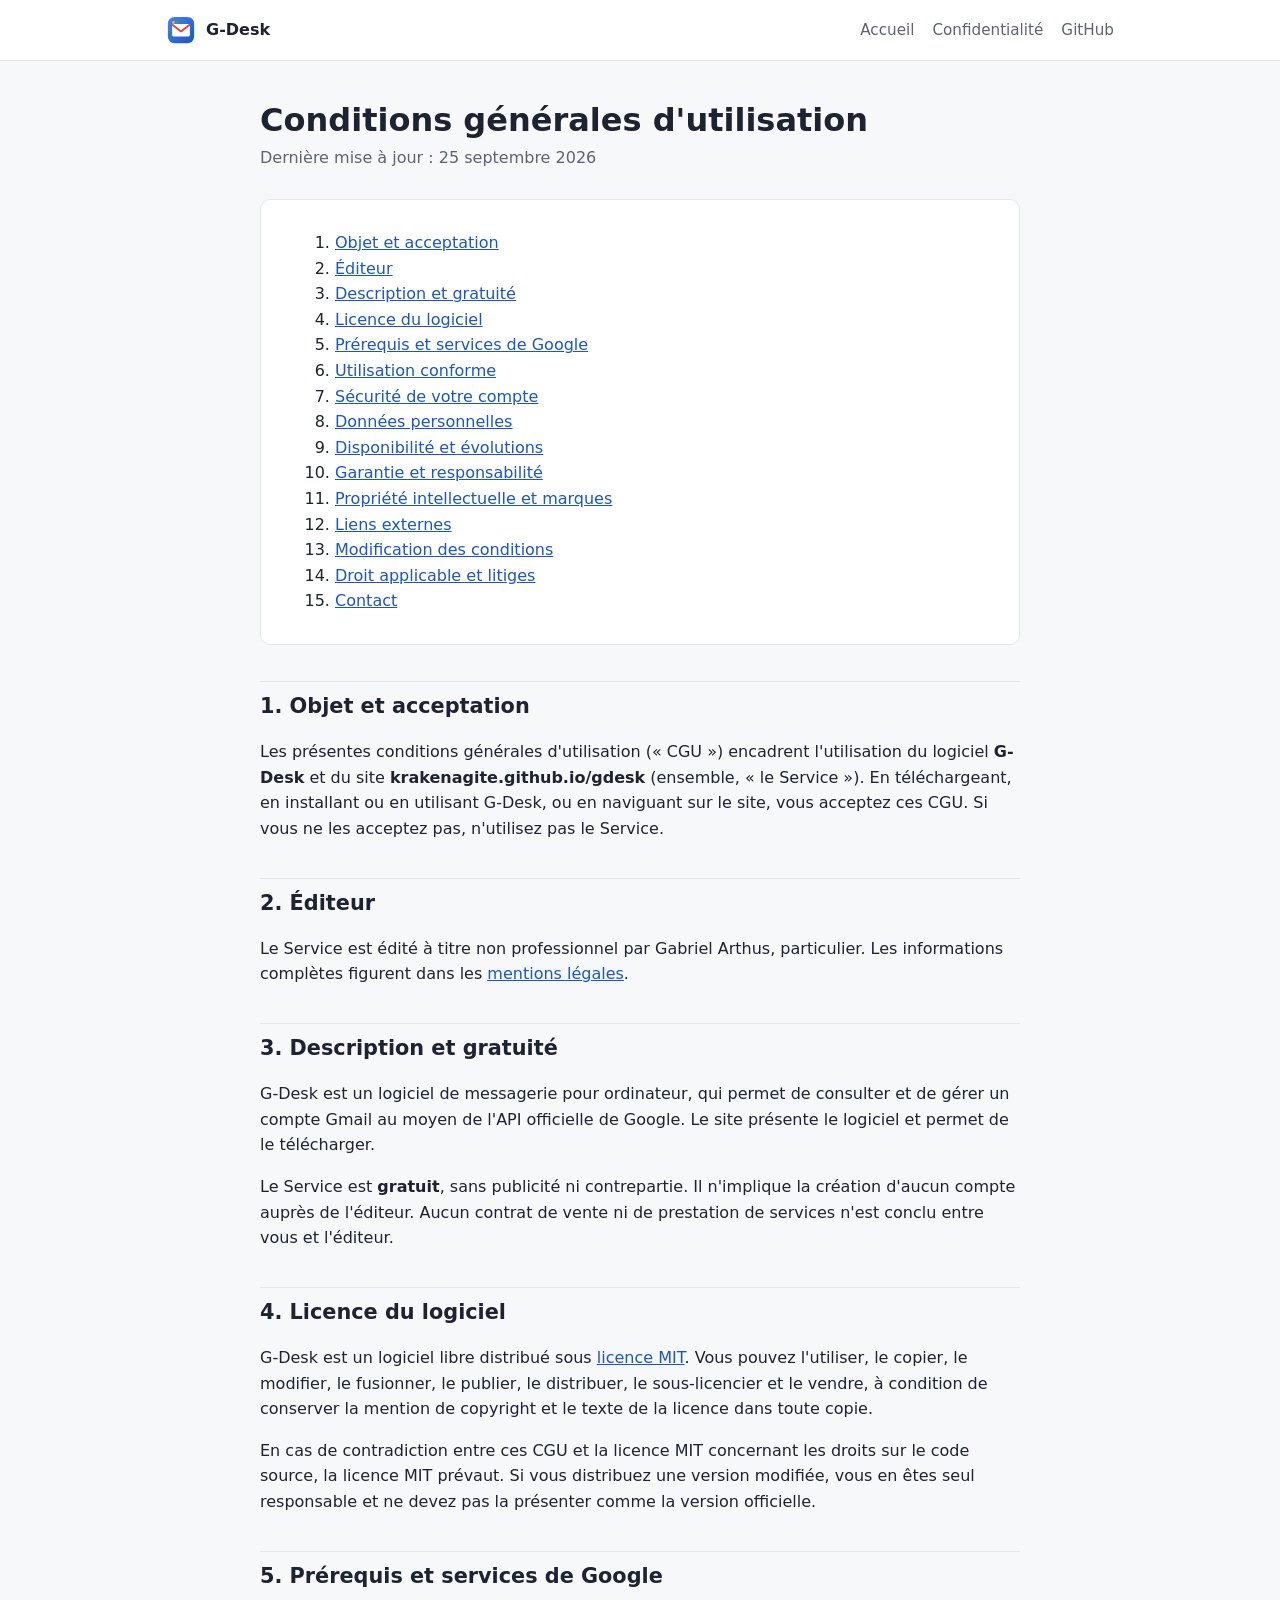
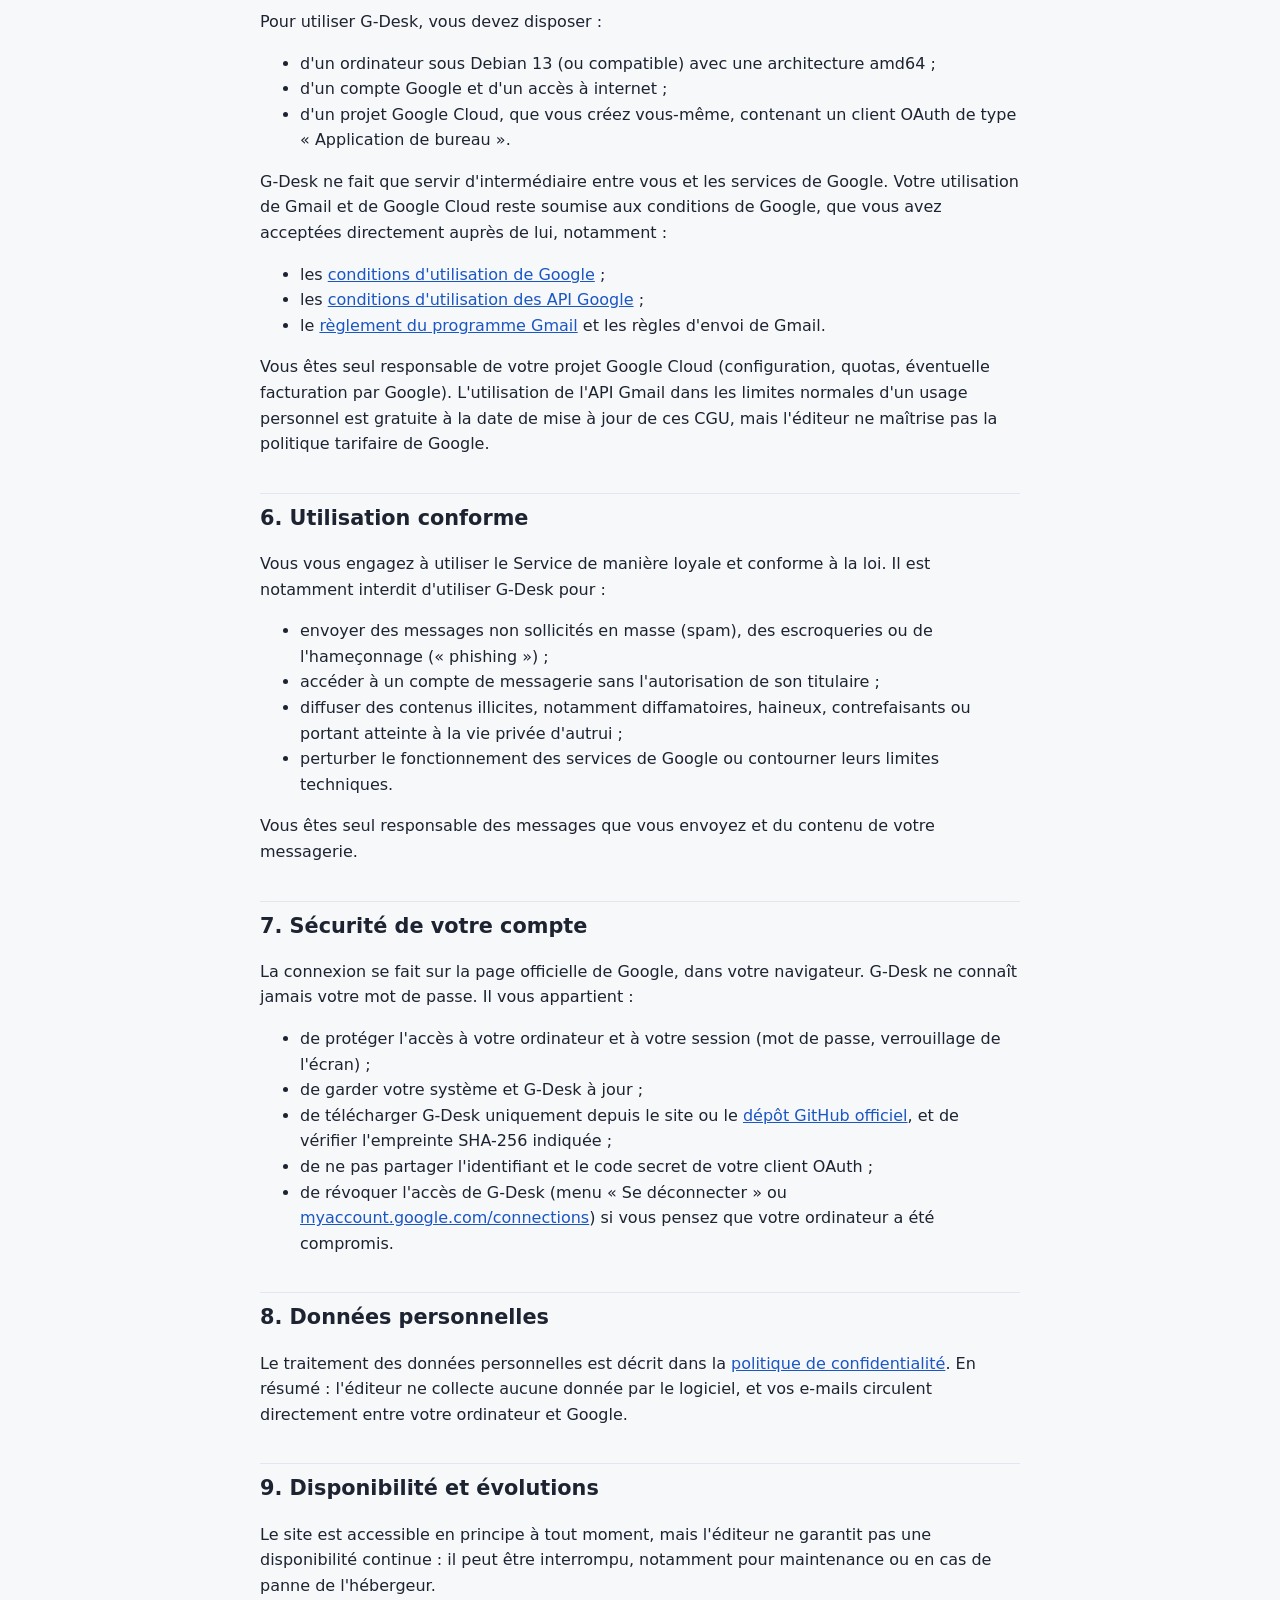
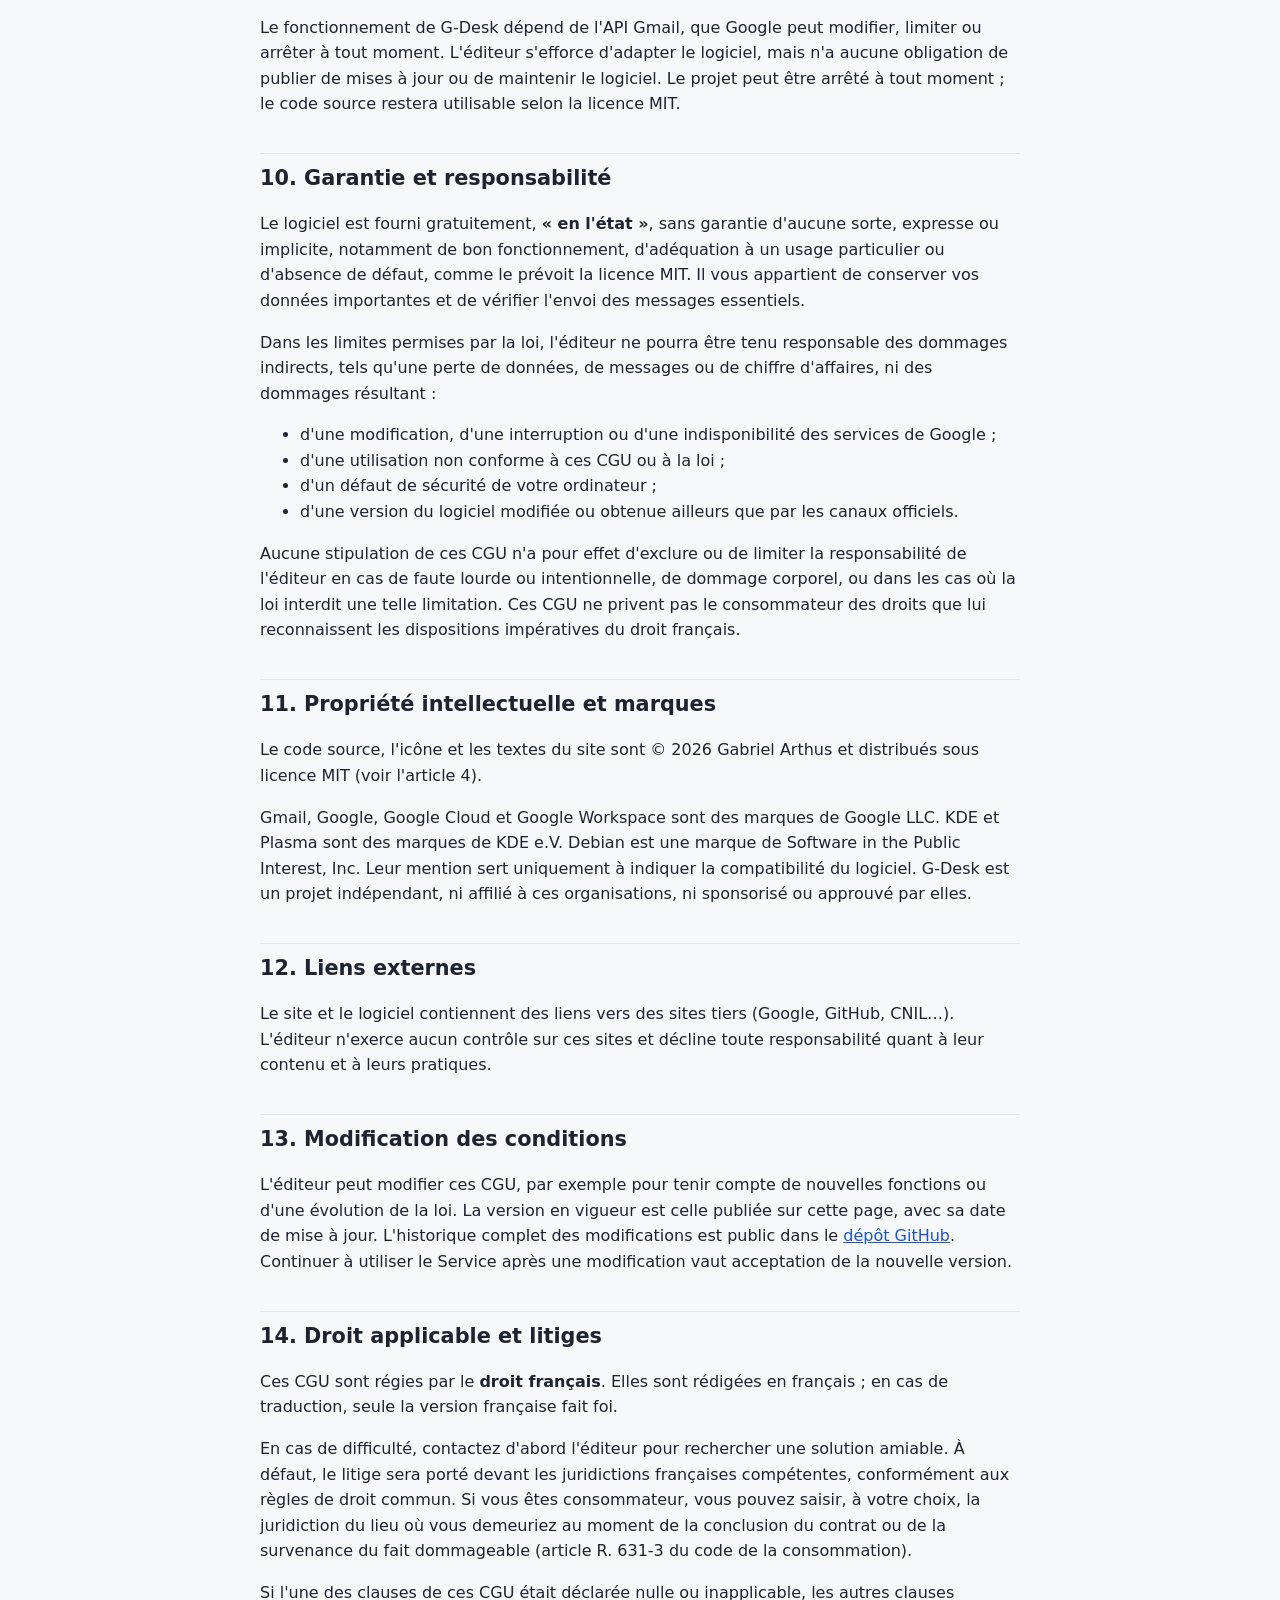
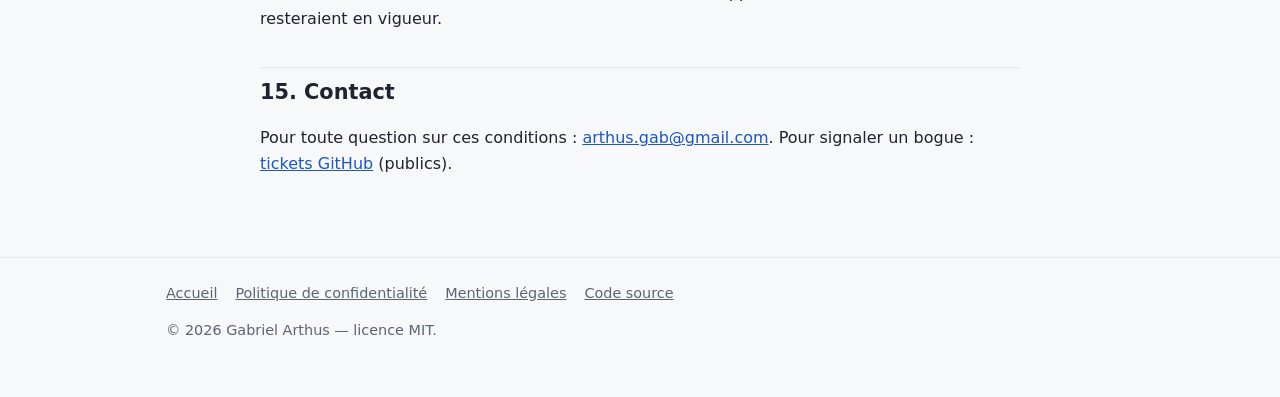
==== docs/conditions-utilisation.html @ 15bcb8aa "Ajout des conditions générales d'utilisation Nouvelle page docs/conditions-utilisation.html (droit f" ====
<!DOCTYPE html>
<html lang="fr">
<head>
  <meta charset="utf-8">
  <meta name="viewport" content="width=device-width, initial-scale=1">
  <title>Conditions d'utilisation — G-Desk</title>
  <meta name="description" content="Conditions générales d'utilisation du logiciel G-Desk et de son site web.">
  <link rel="icon" href="gdesk.svg" type="image/svg+xml">
  <link rel="stylesheet" href="style.css">
</head>
<body>
  <header class="site-header">
    <div class="wrap">
      <a class="brand" href="./"><img src="gdesk.svg" alt="">G-Desk</a>
      <nav>
        <a href="./">Accueil</a>
        <a href="confidentialite.html">Confidentialité</a>
        <a class="hide-sm" href="https://github.com/KrakenAgite/gdesk">GitHub</a>
      </nav>
    </div>
  </header>

  <main class="wrap legal">
    <h1>Conditions générales d'utilisation</h1>
    <p class="updated">Dernière mise à jour : 25 septembre 2026</p>

    <nav class="toc" aria-label="Sommaire">
      <ol>
        <li><a href="#objet">Objet et acceptation</a></li>
        <li><a href="#editeur">Éditeur</a></li>
        <li><a href="#description">Description et gratuité</a></li>
        <li><a href="#licence">Licence du logiciel</a></li>
        <li><a href="#prerequis">Prérequis et services de Google</a></li>
        <li><a href="#usage">Utilisation conforme</a></li>
        <li><a href="#securite">Sécurité de votre compte</a></li>
        <li><a href="#donnees">Données personnelles</a></li>
        <li><a href="#disponibilite">Disponibilité et évolutions</a></li>
        <li><a href="#responsabilite">Garantie et responsabilité</a></li>
        <li><a href="#propriete">Propriété intellectuelle et marques</a></li>
        <li><a href="#liens">Liens externes</a></li>
        <li><a href="#modification">Modification des conditions</a></li>
        <li><a href="#droit">Droit applicable et litiges</a></li>
        <li><a href="#contact">Contact</a></li>
      </ol>
    </nav>

    <h2 id="objet">1. Objet et acceptation</h2>
    <p>Les présentes conditions générales d'utilisation (« CGU ») encadrent l'utilisation du logiciel <strong>G-Desk</strong>
      et du site <strong>krakenagite.github.io/gdesk</strong> (ensemble, « le Service »). En téléchargeant, en installant
      ou en utilisant G-Desk, ou en naviguant sur le site, vous acceptez ces CGU. Si vous ne les acceptez pas, n'utilisez
      pas le Service.</p>

    <h2 id="editeur">2. Éditeur</h2>
    <p>Le Service est édité à titre non professionnel par Gabriel Arthus, particulier. Les informations complètes
      figurent dans les <a href="mentions-legales.html">mentions légales</a>.</p>

    <h2 id="description">3. Description et gratuité</h2>
    <p>G-Desk est un logiciel de messagerie pour ordinateur, qui permet de consulter et de gérer un compte Gmail au moyen
      de l'API officielle de Google. Le site présente le logiciel et permet de le télécharger.</p>
    <p>Le Service est <strong>gratuit</strong>, sans publicité ni contrepartie. Il n'implique la création d'aucun compte
      auprès de l'éditeur. Aucun contrat de vente ni de prestation de services n'est conclu entre vous et l'éditeur.</p>

    <h2 id="licence">4. Licence du logiciel</h2>
    <p>G-Desk est un logiciel libre distribué sous <a href="https://github.com/KrakenAgite/gdesk/blob/main/LICENSE">licence
      MIT</a>. Vous pouvez l'utiliser, le copier, le modifier, le fusionner, le publier, le distribuer, le sous-licencier
      et le vendre, à condition de conserver la mention de copyright et le texte de la licence dans toute copie.</p>
    <p>En cas de contradiction entre ces CGU et la licence MIT concernant les droits sur le code source, la licence
      MIT prévaut. Si vous distribuez une version modifiée, vous en êtes seul responsable et ne devez pas la présenter
      comme la version officielle.</p>

    <h2 id="prerequis">5. Prérequis et services de Google</h2>
    <p>Pour utiliser G-Desk, vous devez disposer :</p>
    <ul>
      <li>d'un ordinateur sous Debian 13 (ou compatible) avec une architecture amd64 ;</li>
      <li>d'un compte Google et d'un accès à internet ;</li>
      <li>d'un projet Google Cloud, que vous créez vous-même, contenant un client OAuth de type « Application de bureau ».</li>
    </ul>
    <p>G-Desk ne fait que servir d'intermédiaire entre vous et les services de Google. Votre utilisation de Gmail et de
      Google Cloud reste soumise aux conditions de Google, que vous avez acceptées directement auprès de lui, notamment :</p>
    <ul>
      <li>les <a href="https://policies.google.com/terms?hl=fr">conditions d'utilisation de Google</a> ;</li>
      <li>les <a href="https://developers.google.com/terms?hl=fr">conditions d'utilisation des API Google</a> ;</li>
      <li>le <a href="https://support.google.com/mail/answer/81126?hl=fr">règlement du programme Gmail</a> et les
        règles d'envoi de Gmail.</li>
    </ul>
    <p>Vous êtes seul responsable de votre projet Google Cloud (configuration, quotas, éventuelle facturation par Google).
      L'utilisation de l'API Gmail dans les limites normales d'un usage personnel est gratuite à la date de mise à jour
      de ces CGU, mais l'éditeur ne maîtrise pas la politique tarifaire de Google.</p>

    <h2 id="usage">6. Utilisation conforme</h2>
    <p>Vous vous engagez à utiliser le Service de manière loyale et conforme à la loi. Il est notamment interdit
      d'utiliser G-Desk pour :</p>
    <ul>
      <li>envoyer des messages non sollicités en masse (spam), des escroqueries ou de l'hameçonnage (« phishing ») ;</li>
      <li>accéder à un compte de messagerie sans l'autorisation de son titulaire ;</li>
      <li>diffuser des contenus illicites, notamment diffamatoires, haineux, contrefaisants ou portant atteinte à la vie
        privée d'autrui ;</li>
      <li>perturber le fonctionnement des services de Google ou contourner leurs limites techniques.</li>
    </ul>
    <p>Vous êtes seul responsable des messages que vous envoyez et du contenu de votre messagerie.</p>

    <h2 id="securite">7. Sécurité de votre compte</h2>
    <p>La connexion se fait sur la page officielle de Google, dans votre navigateur. G-Desk ne connaît jamais votre mot
      de passe. Il vous appartient :</p>
    <ul>
      <li>de protéger l'accès à votre ordinateur et à votre session (mot de passe, verrouillage de l'écran) ;</li>
      <li>de garder votre système et G-Desk à jour ;</li>
      <li>de télécharger G-Desk uniquement depuis le site ou le <a href="https://github.com/KrakenAgite/gdesk/releases">dépôt
        GitHub officiel</a>, et de vérifier l'empreinte SHA-256 indiquée ;</li>
      <li>de ne pas partager l'identifiant et le code secret de votre client OAuth ;</li>
      <li>de révoquer l'accès de G-Desk (menu « Se déconnecter » ou
        <a href="https://myaccount.google.com/connections">myaccount.google.com/connections</a>) si vous pensez que votre
        ordinateur a été compromis.</li>
    </ul>

    <h2 id="donnees">8. Données personnelles</h2>
    <p>Le traitement des données personnelles est décrit dans la <a href="confidentialite.html">politique de
      confidentialité</a>. En résumé : l'éditeur ne collecte aucune donnée par le logiciel, et vos e-mails circulent
      directement entre votre ordinateur et Google.</p>

    <h2 id="disponibilite">9. Disponibilité et évolutions</h2>
    <p>Le site est accessible en principe à tout moment, mais l'éditeur ne garantit pas une disponibilité continue :
      il peut être interrompu, notamment pour maintenance ou en cas de panne de l'hébergeur.</p>
    <p>Le fonctionnement de G-Desk dépend de l'API Gmail, que Google peut modifier, limiter ou arrêter à tout moment.
      L'éditeur s'efforce d'adapter le logiciel, mais n'a aucune obligation de publier de mises à jour ou de maintenir
      le logiciel. Le projet peut être arrêté à tout moment ; le code source restera utilisable selon la licence MIT.</p>

    <h2 id="responsabilite">10. Garantie et responsabilité</h2>
    <p>Le logiciel est fourni gratuitement, <strong>« en l'état »</strong>, sans garantie d'aucune sorte, expresse ou
      implicite, notamment de bon fonctionnement, d'adéquation à un usage particulier ou d'absence de défaut, comme le
      prévoit la licence MIT. Il vous appartient de conserver vos données importantes et de vérifier l'envoi des
      messages essentiels.</p>
    <p>Dans les limites permises par la loi, l'éditeur ne pourra être tenu responsable des dommages indirects, tels
      qu'une perte de données, de messages ou de chiffre d'affaires, ni des dommages résultant :</p>
    <ul>
      <li>d'une modification, d'une interruption ou d'une indisponibilité des services de Google ;</li>
      <li>d'une utilisation non conforme à ces CGU ou à la loi ;</li>
      <li>d'un défaut de sécurité de votre ordinateur ;</li>
      <li>d'une version du logiciel modifiée ou obtenue ailleurs que par les canaux officiels.</li>
    </ul>
    <p>Aucune stipulation de ces CGU n'a pour effet d'exclure ou de limiter la responsabilité de l'éditeur en cas de
      faute lourde ou intentionnelle, de dommage corporel, ou dans les cas où la loi interdit une telle limitation.
      Ces CGU ne privent pas le consommateur des droits que lui reconnaissent les dispositions impératives du droit
      français.</p>

    <h2 id="propriete">11. Propriété intellectuelle et marques</h2>
    <p>Le code source, l'icône et les textes du site sont © 2026 Gabriel Arthus et distribués sous licence MIT (voir
      l'article 4).</p>
    <p>Gmail, Google, Google Cloud et Google Workspace sont des marques de Google LLC. KDE et Plasma sont des marques de
      KDE e.V. Debian est une marque de Software in the Public Interest, Inc. Leur mention sert uniquement à indiquer la
      compatibilité du logiciel. G-Desk est un projet indépendant, ni affilié à ces organisations, ni sponsorisé ou
      approuvé par elles.</p>

    <h2 id="liens">12. Liens externes</h2>
    <p>Le site et le logiciel contiennent des liens vers des sites tiers (Google, GitHub, CNIL…). L'éditeur n'exerce
      aucun contrôle sur ces sites et décline toute responsabilité quant à leur contenu et à leurs pratiques.</p>

    <h2 id="modification">13. Modification des conditions</h2>
    <p>L'éditeur peut modifier ces CGU, par exemple pour tenir compte de nouvelles fonctions ou d'une évolution de la
      loi. La version en vigueur est celle publiée sur cette page, avec sa date de mise à jour. L'historique complet des
      modifications est public dans le
      <a href="https://github.com/KrakenAgite/gdesk/commits/main/docs/conditions-utilisation.html">dépôt GitHub</a>.
      Continuer à utiliser le Service après une modification vaut acceptation de la nouvelle version.</p>

    <h2 id="droit">14. Droit applicable et litiges</h2>
    <p>Ces CGU sont régies par le <strong>droit français</strong>. Elles sont rédigées en français ; en cas de traduction,
      seule la version française fait foi.</p>
    <p>En cas de difficulté, contactez d'abord l'éditeur pour rechercher une solution amiable. À défaut, le litige sera
      porté devant les juridictions françaises compétentes, conformément aux règles de droit commun. Si vous êtes
      consommateur, vous pouvez saisir, à votre choix, la juridiction du lieu où vous demeuriez au moment de la
      conclusion du contrat ou de la survenance du fait dommageable (article R. 631-3 du code de la consommation).</p>
    <p>Si l'une des clauses de ces CGU était déclarée nulle ou inapplicable, les autres clauses resteraient en
      vigueur.</p>

    <h2 id="contact">15. Contact</h2>
    <p>Pour toute question sur ces conditions : <a href="mailto:arthus.gab@gmail.com">arthus.gab@gmail.com</a>. Pour
      signaler un bogue : <a href="https://github.com/KrakenAgite/gdesk/issues">tickets GitHub</a> (publics).</p>
  </main>

  <footer class="site-footer">
    <div class="wrap">
      <div class="links">
        <a href="./">Accueil</a>
        <a href="confidentialite.html">Politique de confidentialité</a>
        <a href="mentions-legales.html">Mentions légales</a>
        <a href="https://github.com/KrakenAgite/gdesk">Code source</a>
      </div>
      <p>© 2026 Gabriel Arthus — licence MIT.</p>
    </div>
  </footer>
</body>
</html>
---- docs/style.css ----
/* G-Desk — site statique, sans ressource externe (ni police, ni script, ni traceur) */
:root {
  --bg: #f7f8fa;
  --surface: #ffffff;
  --text: #1d2330;
  --muted: #5b6475;
  --border: #e2e6ee;
  --accent: #1a56c4;
  --accent-strong: #1446a3;
  --accent-soft: #e8f0fe;
  --code-bg: #eef1f6;
  --shadow: 0 1px 2px rgb(16 24 40 / 0.06), 0 8px 24px rgb(16 24 40 / 0.06);
}
@media (prefers-color-scheme: dark) {
  :root {
    --bg: #11141a;
    --surface: #191d25;
    --text: #e6e9ef;
    --muted: #9aa3b4;
    --border: #2a303c;
    --accent: #7aa7ff;
    --accent-strong: #9dbcff;
    --accent-soft: #1d2a45;
    --code-bg: #232835;
    --shadow: none;
  }
}

* { box-sizing: border-box; }
html { -webkit-text-size-adjust: 100%; }
body {
  margin: 0;
  background: var(--bg);
  color: var(--text);
  font: 16px/1.6 system-ui, -apple-system, "Segoe UI", "Noto Sans", Ubuntu, Cantarell, sans-serif;
}
a { color: var(--accent); }
a:hover { color: var(--accent-strong); }
code, pre { font-family: ui-monospace, "JetBrains Mono", "DejaVu Sans Mono", monospace; font-size: 0.92em; }
code { background: var(--code-bg); padding: 0.1em 0.35em; border-radius: 4px; }
pre { background: var(--code-bg); padding: 14px 16px; border-radius: 8px; overflow-x: auto; margin: 0; }
pre code { background: none; padding: 0; }

.wrap { max-width: 980px; margin: 0 auto; padding: 0 16px; }

/* En-tête */
.site-header { border-bottom: 1px solid var(--border); background: var(--surface); }
.site-header .wrap { display: flex; align-items: center; gap: 12px; height: 60px; }
.brand { display: flex; align-items: center; gap: 10px; font-weight: 700; color: var(--text); text-decoration: none; }
.brand img { width: 30px; height: 30px; }
.site-header nav { margin-left: auto; display: flex; gap: 18px; font-size: 0.95rem; }
.site-header nav a { color: var(--muted); text-decoration: none; }
.site-header nav a:hover { color: var(--text); }

/* Accueil */
.hero { padding: 64px 16px 40px; text-align: center; }
.hero img { width: 96px; height: 96px; }
.hero h1 { font-size: clamp(2rem, 5vw, 2.8rem); line-height: 1.15; margin: 18px 0 10px; letter-spacing: -0.02em; }
.hero p.lead { font-size: 1.15rem; color: var(--muted); max-width: 640px; margin: 0 auto 28px; }
.btn {
  display: inline-flex; align-items: center; gap: 10px;
  background: var(--accent); color: #fff; text-decoration: none; font-weight: 600;
  padding: 13px 22px; border-radius: 10px; box-shadow: var(--shadow);
}
@media (prefers-color-scheme: dark) { .btn { color: #0d1526; } }
.btn:hover { background: var(--accent-strong); color: #fff; }
@media (prefers-color-scheme: dark) { .btn:hover { color: #0d1526; } }
.btn svg { width: 20px; height: 20px; }
.meta { color: var(--muted); font-size: 0.9rem; margin-top: 12px; }
.meta a { color: var(--muted); }
.checksum { font-size: 0.78rem; word-break: break-all; }

section { padding: 36px 0; }
section h2 { font-size: 1.5rem; margin: 0 0 18px; letter-spacing: -0.01em; }

.grid { display: grid; grid-template-columns: repeat(auto-fit, minmax(260px, 1fr)); gap: 16px; }
.card { background: var(--surface); border: 1px solid var(--border); border-radius: 12px; padding: 20px; box-shadow: var(--shadow); }
.card h3 { margin: 0 0 6px; font-size: 1.05rem; }
.card p { margin: 0; color: var(--muted); font-size: 0.95rem; }

ol.steps { padding-left: 1.3em; margin: 0; }
ol.steps li { margin-bottom: 10px; }
.install { display: grid; gap: 12px; }

.notice {
  background: var(--accent-soft); border-radius: 10px; padding: 14px 16px; font-size: 0.95rem;
}

/* Pages juridiques */
.legal { padding: 40px 16px 24px; max-width: 792px; overflow-wrap: anywhere; }
.legal td, .legal th { overflow-wrap: normal; }
.legal h1 { font-size: 2rem; line-height: 1.2; margin: 0 0 6px; }
.legal .updated { color: var(--muted); margin: 0 0 28px; }
.legal h2 { font-size: 1.3rem; margin: 36px 0 10px; padding-top: 8px; border-top: 1px solid var(--border); }
.legal h3 { font-size: 1.05rem; margin: 22px 0 6px; }
.legal table { width: 100%; border-collapse: collapse; font-size: 0.93rem; margin: 10px 0; display: block; overflow-x: auto; }
.legal th, .legal td { text-align: left; vertical-align: top; padding: 8px 10px; border: 1px solid var(--border); }
.legal th { background: var(--surface); }
.toc { background: var(--surface); border: 1px solid var(--border); border-radius: 10px; padding: 14px 18px 14px 34px; }

/* Pied de page */
.site-footer { border-top: 1px solid var(--border); margin-top: 40px; padding: 24px 0 40px; color: var(--muted); font-size: 0.9rem; }
.site-footer .links { display: flex; flex-wrap: wrap; gap: 8px 18px; margin-bottom: 10px; }
.site-footer a { color: var(--muted); }

@media (max-width: 560px) {
  .site-header nav { gap: 12px; font-size: 0.88rem; }
  .site-header nav .hide-sm { display: none; }
  .hero { padding-top: 40px; }
  .checksum { font-size: 0.72rem; }
}
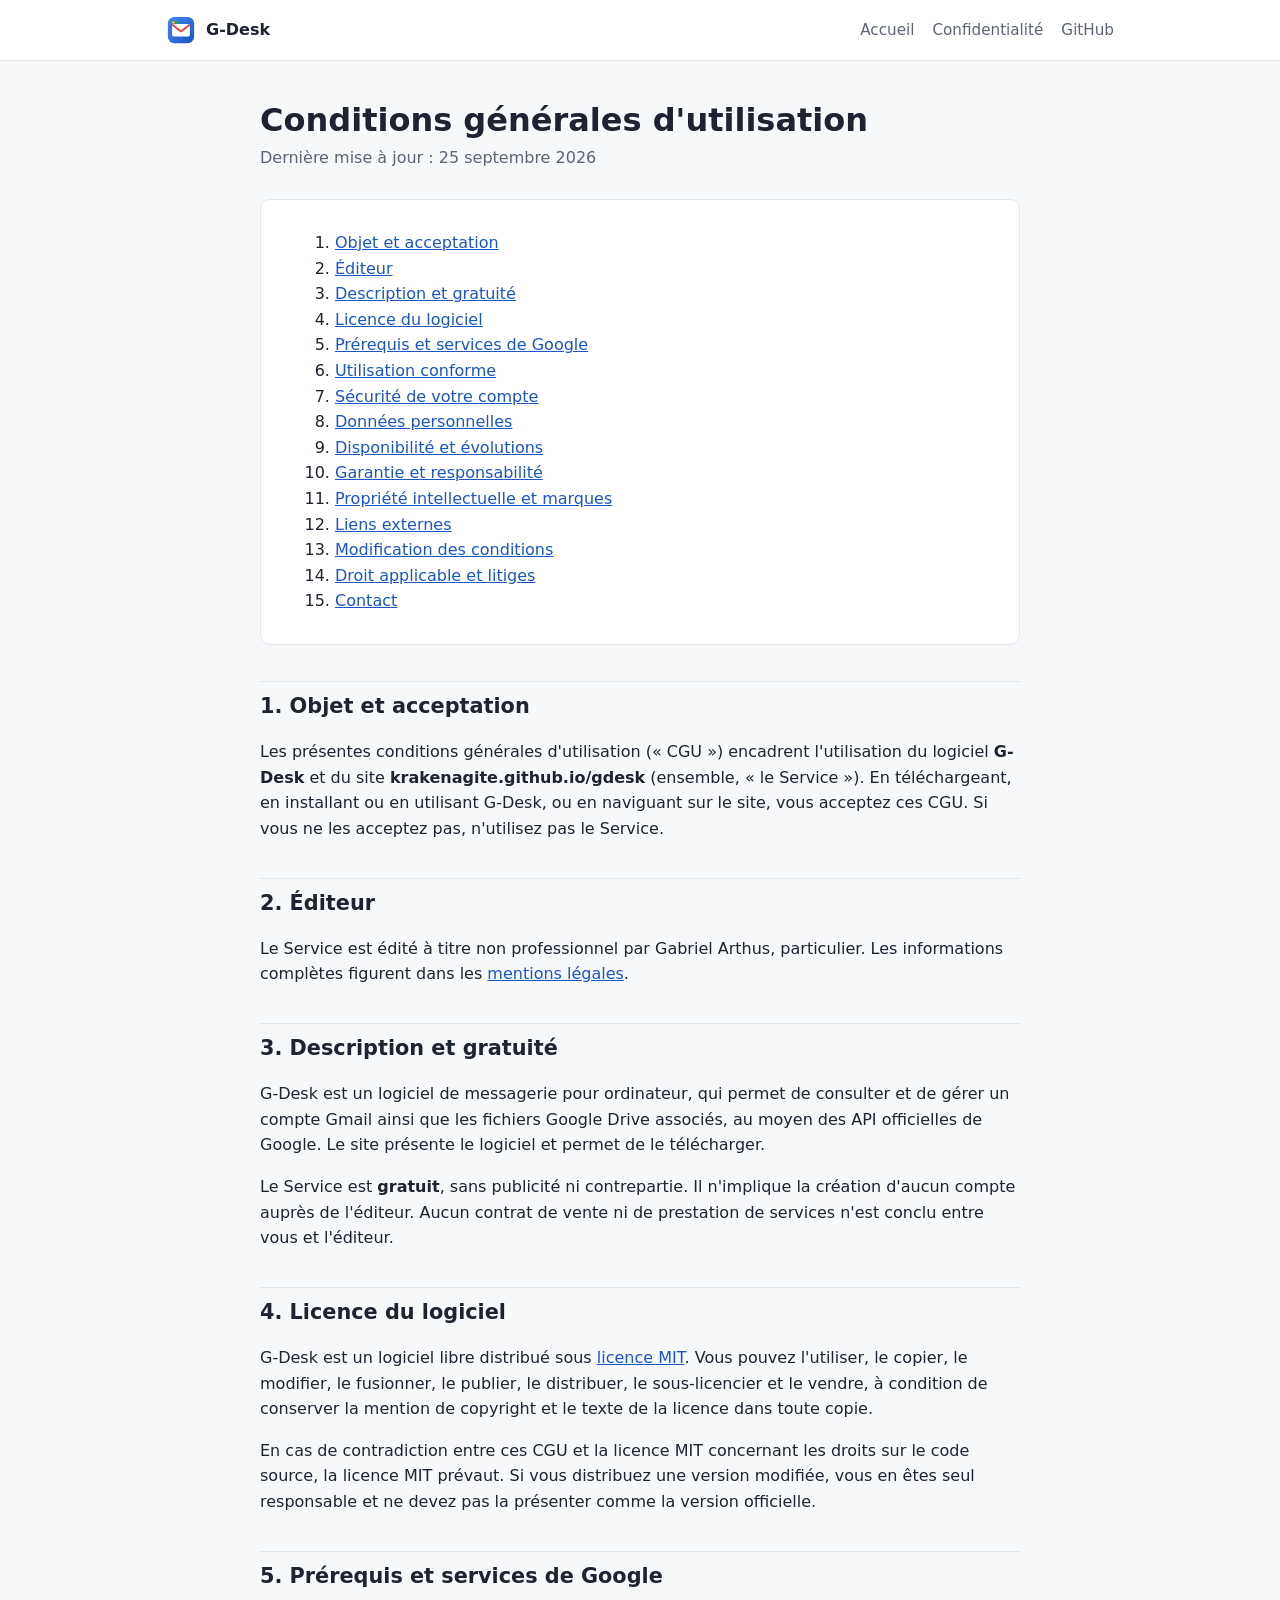
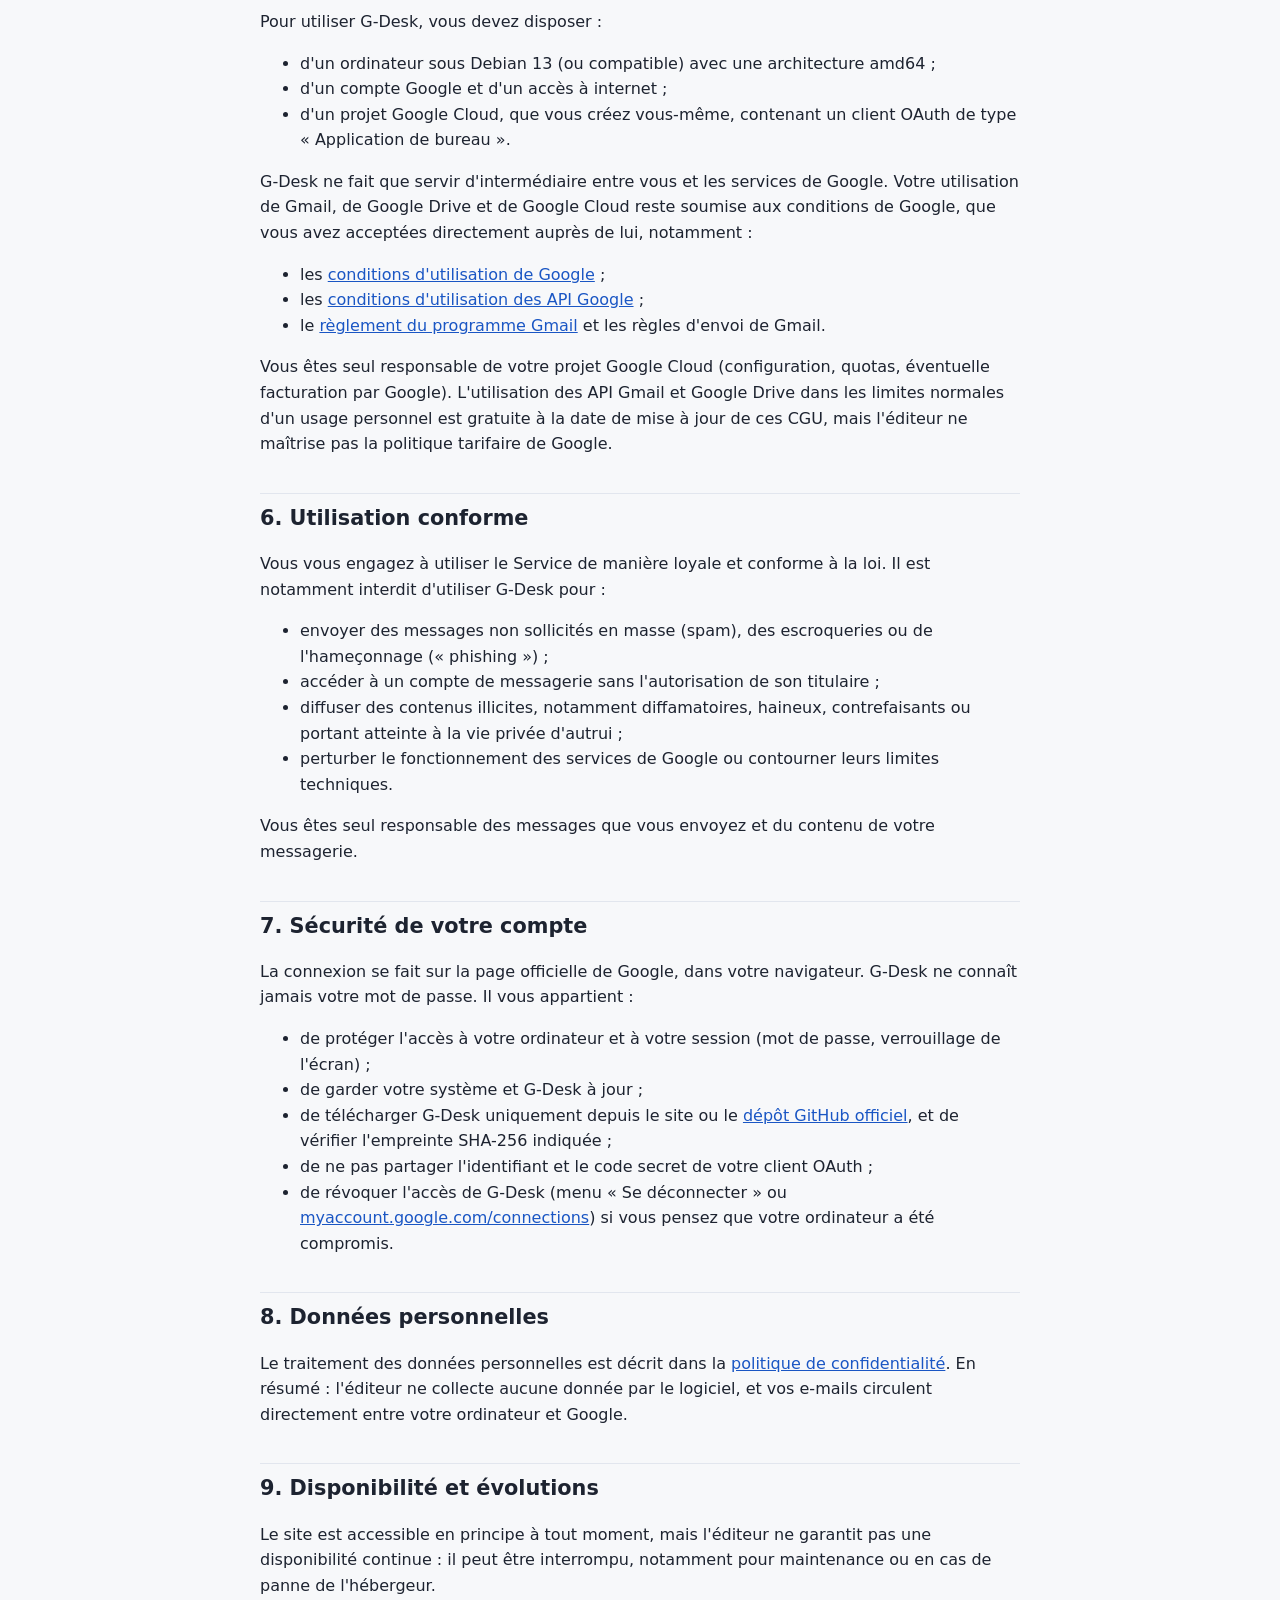
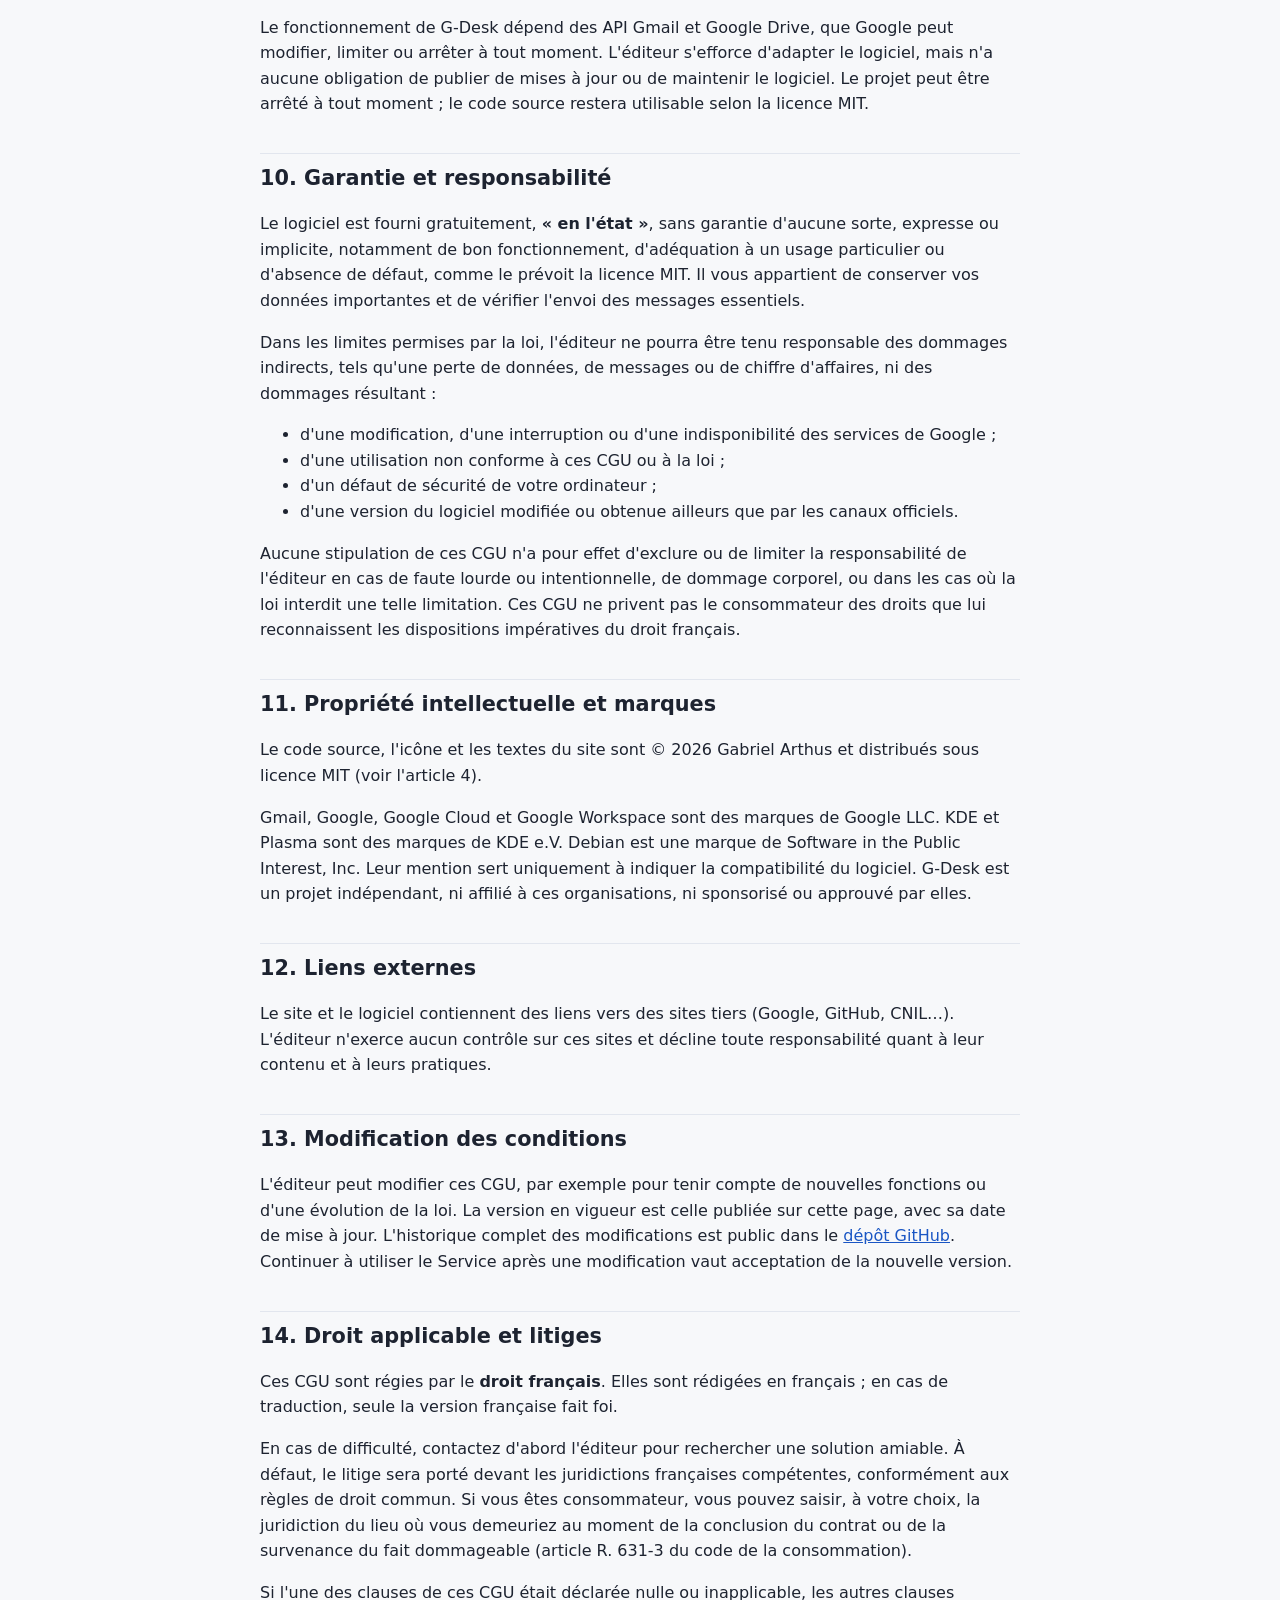
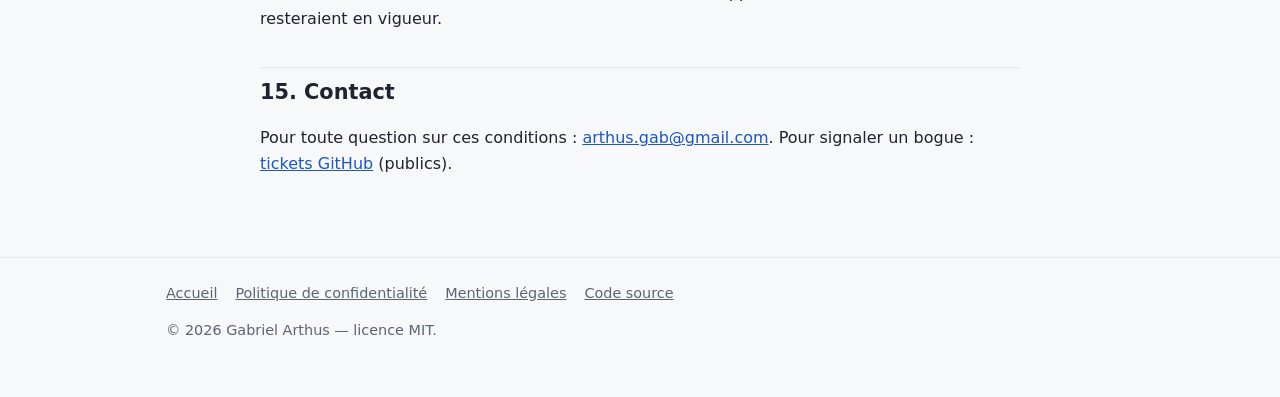
==== commit 8735a5d5: "2.4.0 : Google Drive intégré Barre de navigation à gauche (Courrier / Drive, Ctrl+1 / Ctrl+2), vue D" ====
--- a/docs/conditions-utilisation.html
+++ b/docs/conditions-utilisation.html
@@ -55,8 +55,8 @@
       figurent dans les <a href="mentions-legales.html">mentions légales</a>.</p>
 
     <h2 id="description">3. Description et gratuité</h2>
-    <p>G-Desk est un logiciel de messagerie pour ordinateur, qui permet de consulter et de gérer un compte Gmail au moyen
-      de l'API officielle de Google. Le site présente le logiciel et permet de le télécharger.</p>
+    <p>G-Desk est un logiciel de messagerie pour ordinateur, qui permet de consulter et de gérer un compte Gmail ainsi que
+      les fichiers Google Drive associés, au moyen des API officielles de Google. Le site présente le logiciel et permet de le télécharger.</p>
     <p>Le Service est <strong>gratuit</strong>, sans publicité ni contrepartie. Il n'implique la création d'aucun compte
       auprès de l'éditeur. Aucun contrat de vente ni de prestation de services n'est conclu entre vous et l'éditeur.</p>
 
@@ -75,8 +75,8 @@
       <li>d'un compte Google et d'un accès à internet ;</li>
       <li>d'un projet Google Cloud, que vous créez vous-même, contenant un client OAuth de type « Application de bureau ».</li>
     </ul>
-    <p>G-Desk ne fait que servir d'intermédiaire entre vous et les services de Google. Votre utilisation de Gmail et de
-      Google Cloud reste soumise aux conditions de Google, que vous avez acceptées directement auprès de lui, notamment :</p>
+    <p>G-Desk ne fait que servir d'intermédiaire entre vous et les services de Google. Votre utilisation de Gmail, de
+      Google Drive et de Google Cloud reste soumise aux conditions de Google, que vous avez acceptées directement auprès de lui, notamment :</p>
     <ul>
       <li>les <a href="https://policies.google.com/terms?hl=fr">conditions d'utilisation de Google</a> ;</li>
       <li>les <a href="https://developers.google.com/terms?hl=fr">conditions d'utilisation des API Google</a> ;</li>
@@ -84,7 +84,7 @@
         règles d'envoi de Gmail.</li>
     </ul>
     <p>Vous êtes seul responsable de votre projet Google Cloud (configuration, quotas, éventuelle facturation par Google).
-      L'utilisation de l'API Gmail dans les limites normales d'un usage personnel est gratuite à la date de mise à jour
+      L'utilisation des API Gmail et Google Drive dans les limites normales d'un usage personnel est gratuite à la date de mise à jour
       de ces CGU, mais l'éditeur ne maîtrise pas la politique tarifaire de Google.</p>
 
     <h2 id="usage">6. Utilisation conforme</h2>
@@ -121,7 +121,7 @@
     <h2 id="disponibilite">9. Disponibilité et évolutions</h2>
     <p>Le site est accessible en principe à tout moment, mais l'éditeur ne garantit pas une disponibilité continue :
       il peut être interrompu, notamment pour maintenance ou en cas de panne de l'hébergeur.</p>
-    <p>Le fonctionnement de G-Desk dépend de l'API Gmail, que Google peut modifier, limiter ou arrêter à tout moment.
+    <p>Le fonctionnement de G-Desk dépend des API Gmail et Google Drive, que Google peut modifier, limiter ou arrêter à tout moment.
       L'éditeur s'efforce d'adapter le logiciel, mais n'a aucune obligation de publier de mises à jour ou de maintenir
       le logiciel. Le projet peut être arrêté à tout moment ; le code source restera utilisable selon la licence MIT.</p>
 
